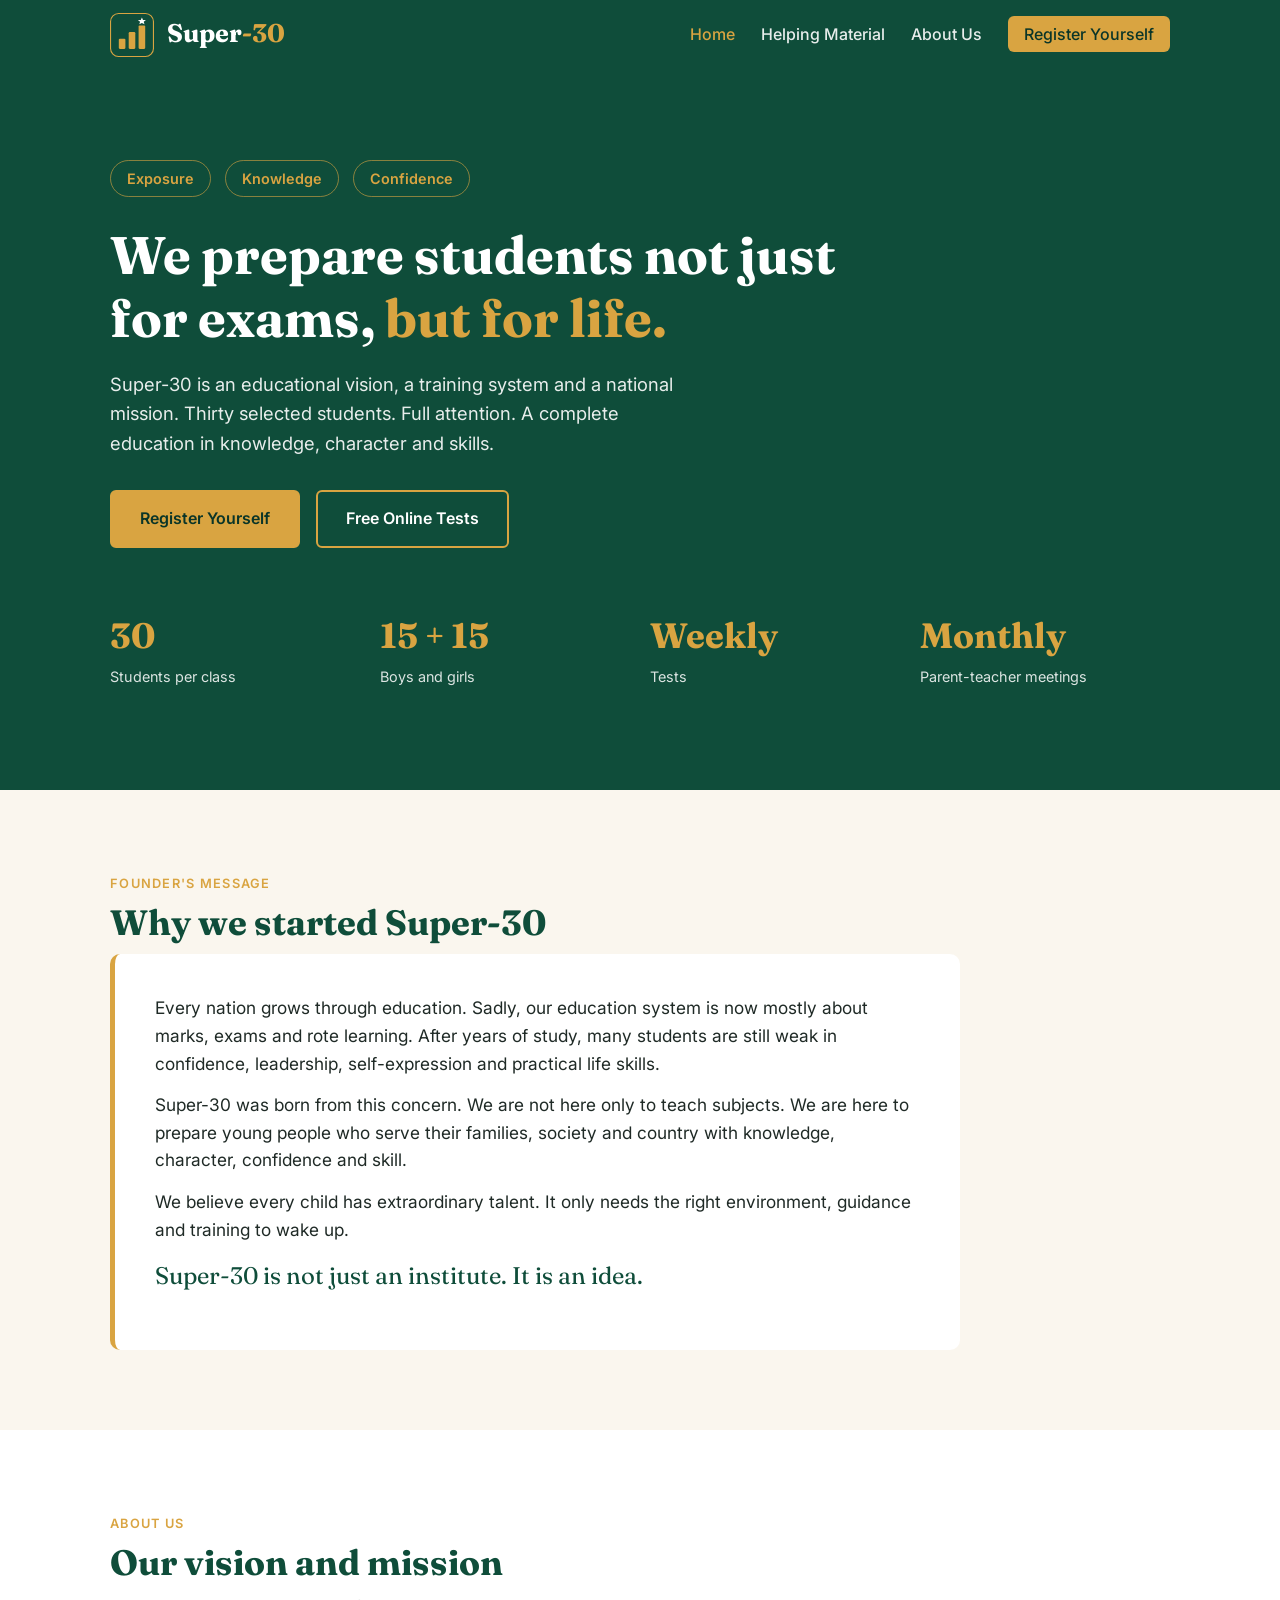
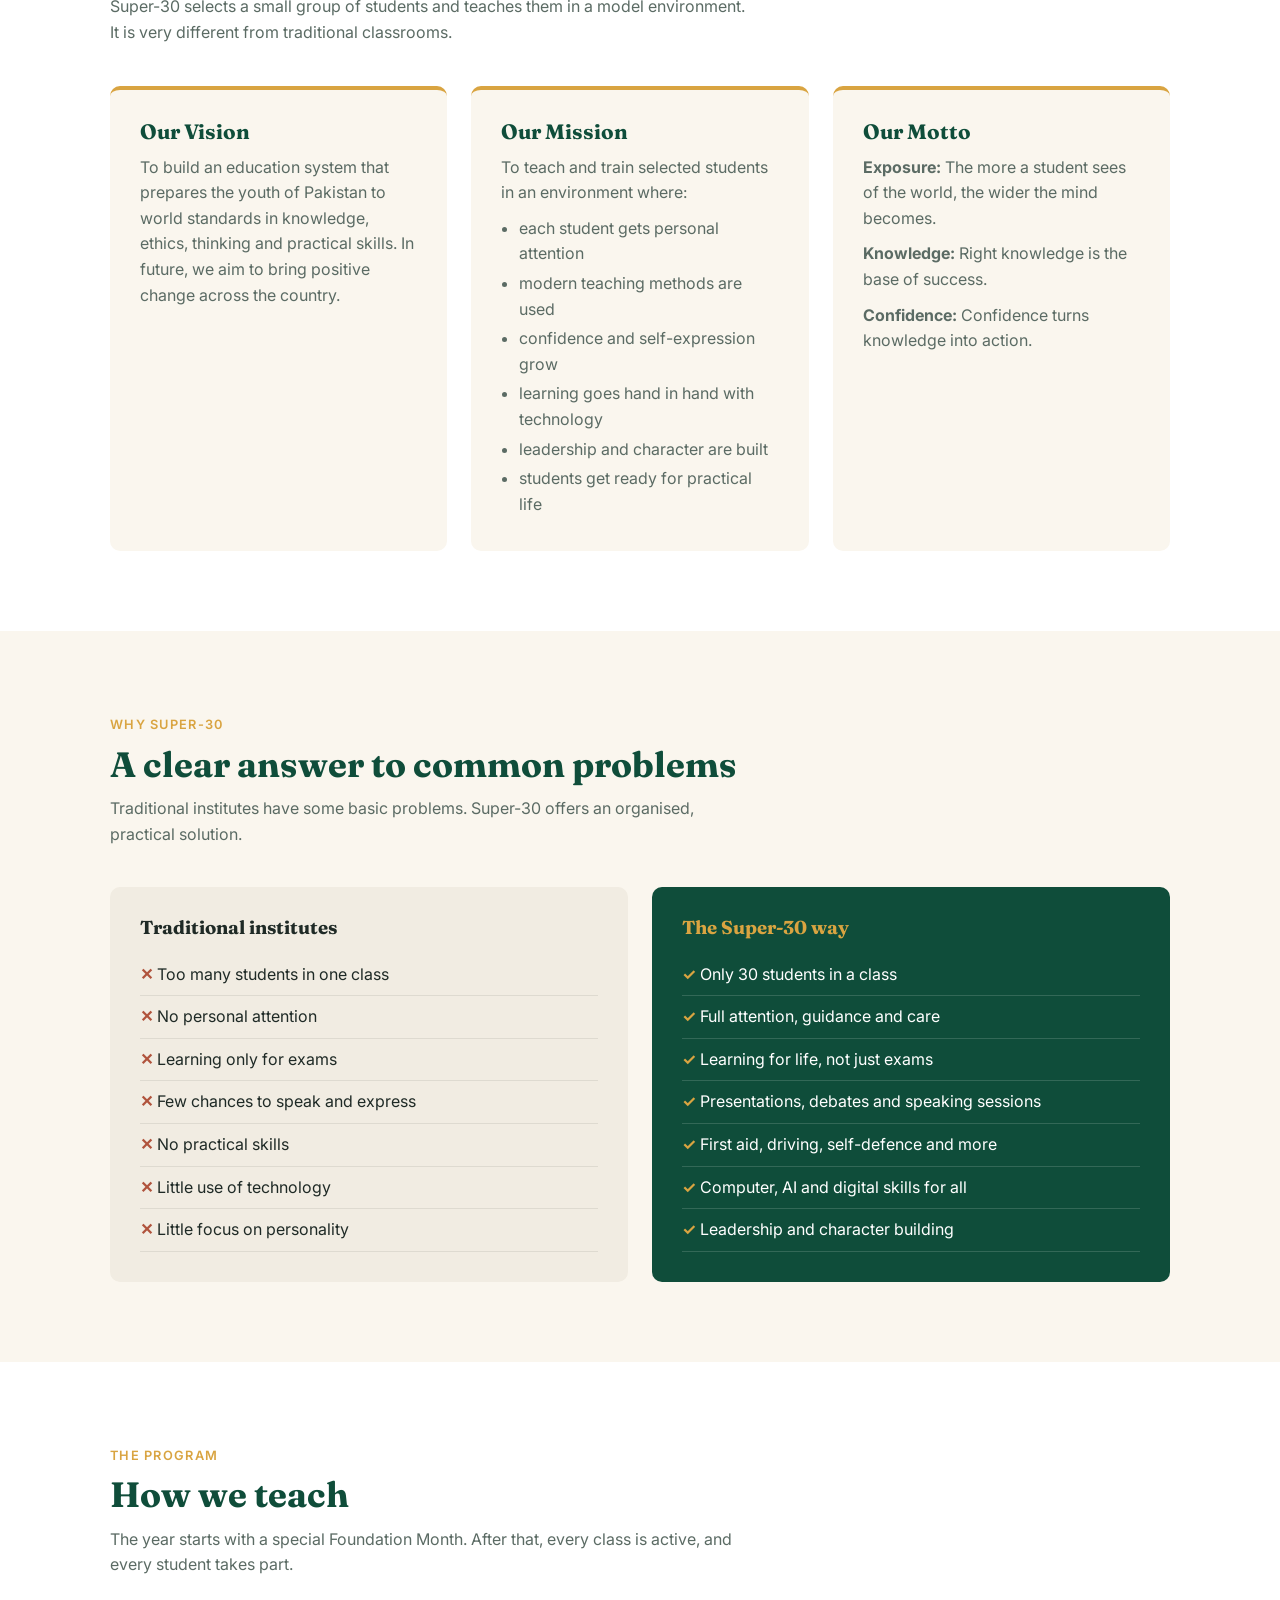
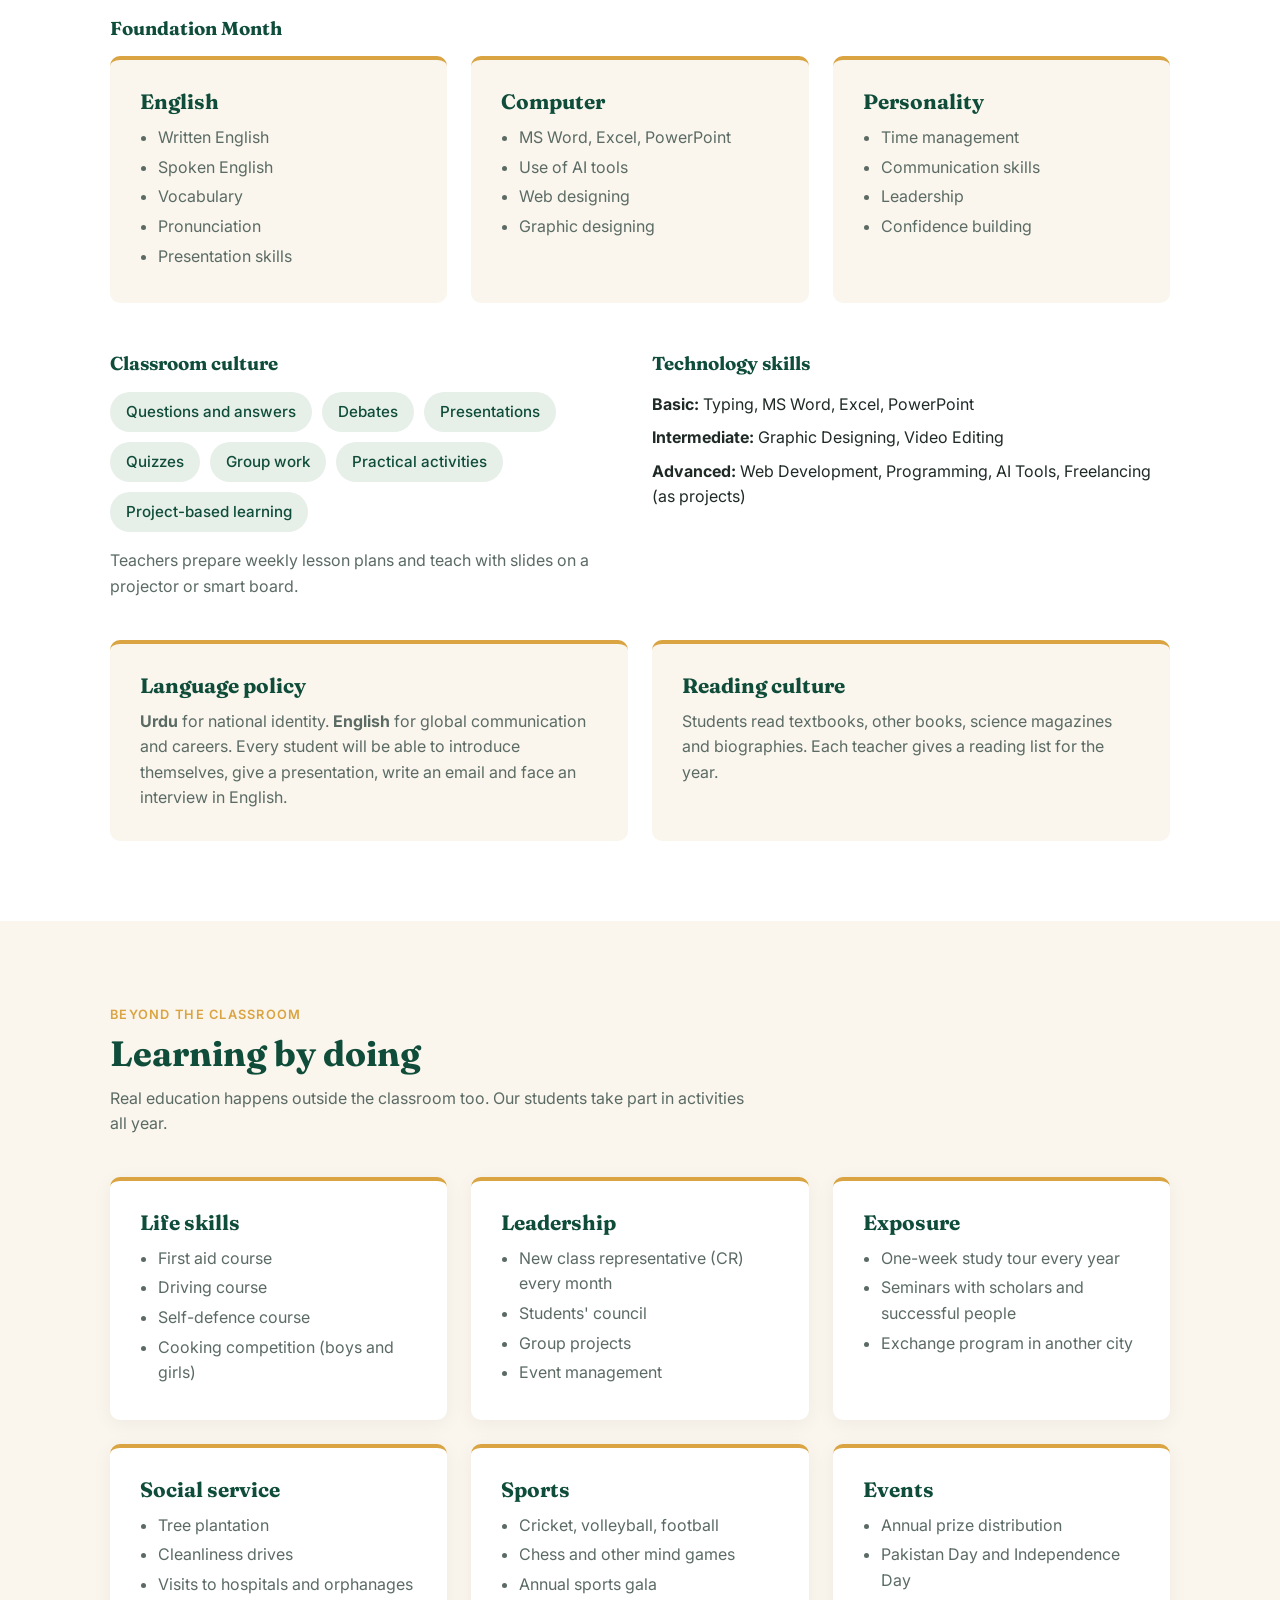
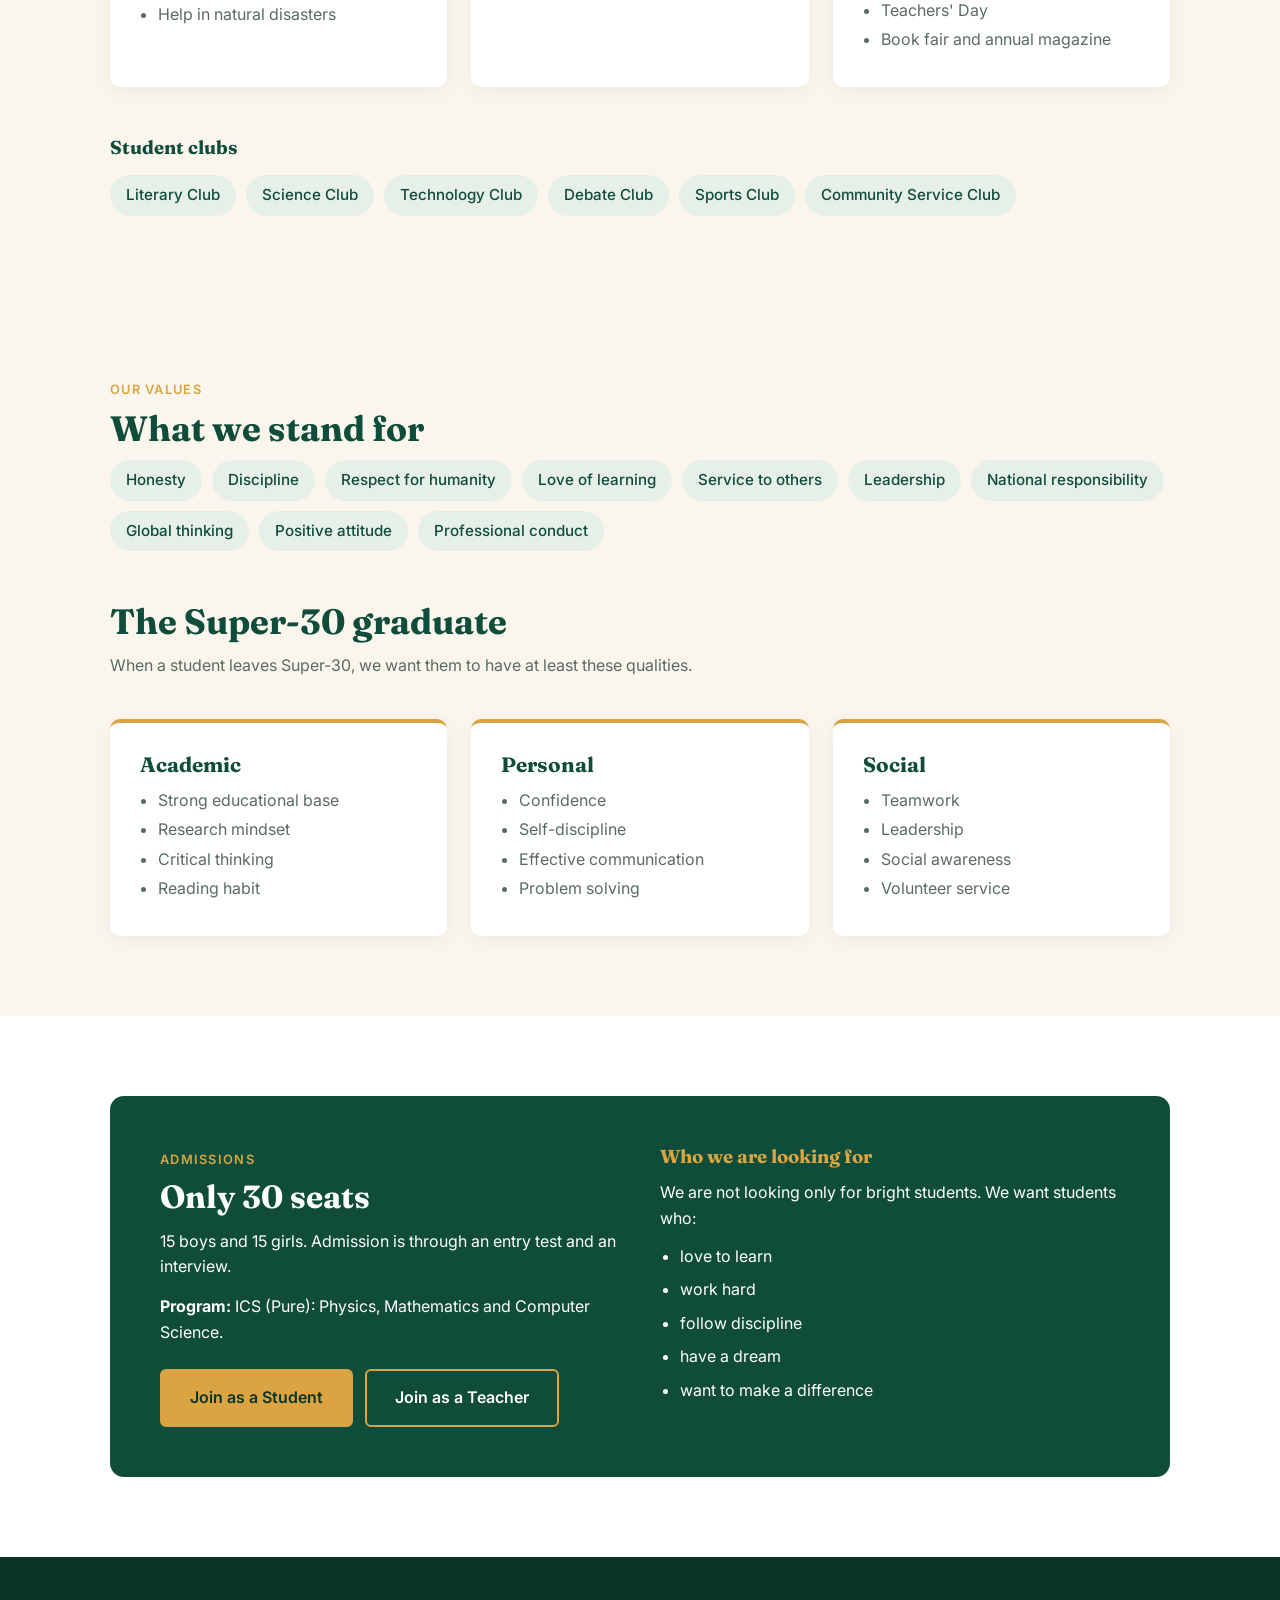
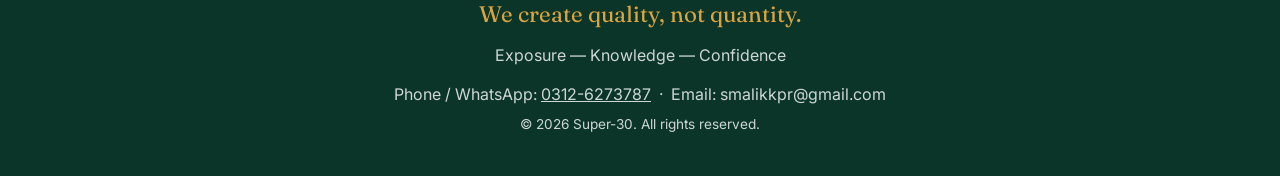
==== index.html @ ddd86f6f "First update from VS Code" ====
<!DOCTYPE html>
<!-- Updated from VS Code -->
<html lang="en">
<head>
  <meta charset="UTF-8">
  <meta name="viewport" content="width=device-width, initial-scale=1.0">
  <title>Super-30 Academy</title>
  <link rel="icon" type="image/svg+xml" href="logo.svg">  <!-- the small logo on the browser tab -->

  <!-- Fonts from Google -->
  <link rel="preconnect" href="https://fonts.googleapis.com">
  <link href="https://fonts.googleapis.com/css2?family=Fraunces:wght@600;700&family=Inter:wght@400;500;600&display=swap" rel="stylesheet">

  <!-- One style file for the whole website -->
  <link rel="stylesheet" href="site.css">
</head>

<body>

  <!-- ===================== HEADER (the same on every page) ===================== -->
  <header>
    <div class="container nav">
      <a href="index.html" class="logo">
        <img src="logo.svg" alt="Super-30 logo">
        Super<span>-30</span>
      </a>
      <button class="menu-btn" id="menuBtn" aria-label="Open menu">☰</button>
      <ul class="menu" id="menu">
        <li><a href="index.html" class="active">Home</a></li>
        <li><a href="tests.html">Helping Material</a></li>
        <li><a href="about.html">About Us</a></li>
        <li><a href="register.html" class="menu-cta">Register Yourself</a></li>
      </ul>
    </div>
  </header>

  <!-- ===================== HERO ===================== -->
  <section class="hero" id="home">
    <div class="container">
      <div class="motto">
        <span>Exposure</span><span>Knowledge</span><span>Confidence</span>
      </div>
      <h1>We prepare students not just for exams, <span>but for life.</span></h1>
      <p>Super-30 is an educational vision, a training system and a national mission. Thirty selected students. Full attention. A complete education in knowledge, character and skills.</p>
      <a href="register.html" class="btn btn-gold">Register Yourself</a>
      <a href="tests.html" class="btn btn-outline">Free Online Tests</a>

      <div class="stats">
        <div class="stat"><strong>30</strong><span>Students per class</span></div>
        <div class="stat"><strong>15 + 15</strong><span>Boys and girls</span></div>
        <div class="stat"><strong>Weekly</strong><span>Tests</span></div>
        <div class="stat"><strong>Monthly</strong><span>Parent-teacher meetings</span></div>
      </div>
    </div>
  </section>

  <!-- ===================== FOUNDER'S MESSAGE ===================== -->
  <section id="message">
    <div class="container">
      <span class="tag">Founder's Message</span>
      <h2 class="section-title">Why we started Super-30</h2>
      <div class="quote-box">
        <p>Every nation grows through education. Sadly, our education system is now mostly about marks, exams and rote learning. After years of study, many students are still weak in confidence, leadership, self-expression and practical life skills.</p>
        <p>Super-30 was born from this concern. We are not here only to teach subjects. We are here to prepare young people who serve their families, society and country with knowledge, character, confidence and skill.</p>
        <p>We believe every child has extraordinary talent. It only needs the right environment, guidance and training to wake up.</p>
        <p class="big">Super-30 is not just an institute. It is an idea.</p>
      </div>
    </div>
  </section>

  <!-- ===================== ABOUT: VISION, MISSION, MOTTO ===================== -->
  <section id="about" class="white-bg">
    <div class="container">
      <span class="tag">About Us</span>
      <h2 class="section-title">Our vision and mission</h2>
      <p class="section-intro">Super-30 selects a small group of students and teaches them in a model environment. It is very different from traditional classrooms.</p>

      <div class="grid">
        <div class="card">
          <h3>Our Vision</h3>
          <p>To build an education system that prepares the youth of Pakistan to world standards in knowledge, ethics, thinking and practical skills. In future, we aim to bring positive change across the country.</p>
        </div>
        <div class="card">
          <h3>Our Mission</h3>
          <p>To teach and train selected students in an environment where:</p>
          <ul>
            <li>each student gets personal attention</li>
            <li>modern teaching methods are used</li>
            <li>confidence and self-expression grow</li>
            <li>learning goes hand in hand with technology</li>
            <li>leadership and character are built</li>
            <li>students get ready for practical life</li>
          </ul>
        </div>
        <div class="card">
          <h3>Our Motto</h3>
          <p><strong>Exposure:</strong> The more a student sees of the world, the wider the mind becomes.</p>
          <p style="margin-top:10px;"><strong>Knowledge:</strong> Right knowledge is the base of success.</p>
          <p style="margin-top:10px;"><strong>Confidence:</strong> Confidence turns knowledge into action.</p>
        </div>
      </div>
    </div>
  </section>

  <!-- ===================== WHY SUPER-30 ===================== -->
  <section id="why">
    <div class="container">
      <span class="tag">Why Super-30</span>
      <h2 class="section-title">A clear answer to common problems</h2>
      <p class="section-intro">Traditional institutes have some basic problems. Super-30 offers an organised, practical solution.</p>

      <div class="compare">
        <div class="col old">
          <h3>Traditional institutes</h3>
          <ul>
            <li>Too many students in one class</li>
            <li>No personal attention</li>
            <li>Learning only for exams</li>
            <li>Few chances to speak and express</li>
            <li>No practical skills</li>
            <li>Little use of technology</li>
            <li>Little focus on personality</li>
          </ul>
        </div>
        <div class="col new">
          <h3>The Super-30 way</h3>
          <ul>
            <li>Only 30 students in a class</li>
            <li>Full attention, guidance and care</li>
            <li>Learning for life, not just exams</li>
            <li>Presentations, debates and speaking sessions</li>
            <li>First aid, driving, self-defence and more</li>
            <li>Computer, AI and digital skills for all</li>
            <li>Leadership and character building</li>
          </ul>
        </div>
      </div>
    </div>
  </section>

  <!-- ===================== THE PROGRAM ===================== -->
  <section id="program" class="white-bg">
    <div class="container">
      <span class="tag">The Program</span>
      <h2 class="section-title">How we teach</h2>
      <p class="section-intro">The year starts with a special Foundation Month. After that, every class is active, and every student takes part.</p>

      <h3 style="color:var(--green); margin-bottom:16px;">Foundation Month</h3>
      <div class="grid" style="margin-bottom:50px;">
        <div class="card">
          <h3>English</h3>
          <ul><li>Written English</li><li>Spoken English</li><li>Vocabulary</li><li>Pronunciation</li><li>Presentation skills</li></ul>
        </div>
        <div class="card">
          <h3>Computer</h3>
          <ul><li>MS Word, Excel, PowerPoint</li><li>Use of AI tools</li><li>Web designing</li><li>Graphic designing</li></ul>
        </div>
        <div class="card">
          <h3>Personality</h3>
          <ul><li>Time management</li><li>Communication skills</li><li>Leadership</li><li>Confidence building</li></ul>
        </div>
      </div>

      <div class="grid-2">
        <div>
          <h3 style="color:var(--green); margin-bottom:16px;">Classroom culture</h3>
          <div class="chips">
            <span>Questions and answers</span><span>Debates</span><span>Presentations</span>
            <span>Quizzes</span><span>Group work</span><span>Practical activities</span>
            <span>Project-based learning</span>
          </div>
          <p style="color:var(--muted); margin-top:16px;">Teachers prepare weekly lesson plans and teach with slides on a projector or smart board.</p>
        </div>
        <div>
          <h3 style="color:var(--green); margin-bottom:16px;">Technology skills</h3>
          <p style="margin-bottom:8px;"><strong>Basic:</strong> Typing, MS Word, Excel, PowerPoint</p>
          <p style="margin-bottom:8px;"><strong>Intermediate:</strong> Graphic Designing, Video Editing</p>
          <p style="margin-bottom:8px;"><strong>Advanced:</strong> Web Development, Programming, AI Tools, Freelancing (as projects)</p>
        </div>
      </div>

      <div class="grid-2" style="margin-top:40px;">
        <div class="card">
          <h3>Language policy</h3>
          <p><strong>Urdu</strong> for national identity. <strong>English</strong> for global communication and careers. Every student will be able to introduce themselves, give a presentation, write an email and face an interview in English.</p>
        </div>
        <div class="card">
          <h3>Reading culture</h3>
          <p>Students read textbooks, other books, science magazines and biographies. Each teacher gives a reading list for the year.</p>
        </div>
      </div>
    </div>
  </section>

  <!-- ===================== ACTIVITIES ===================== -->
  <section id="activities">
    <div class="container">
      <span class="tag">Beyond the Classroom</span>
      <h2 class="section-title">Learning by doing</h2>
      <p class="section-intro">Real education happens outside the classroom too. Our students take part in activities all year.</p>

      <div class="grid">
        <div class="card">
          <h3>Life skills</h3>
          <ul><li>First aid course</li><li>Driving course</li><li>Self-defence course</li><li>Cooking competition (boys and girls)</li></ul>
        </div>
        <div class="card">
          <h3>Leadership</h3>
          <ul><li>New class representative (CR) every month</li><li>Students' council</li><li>Group projects</li><li>Event management</li></ul>
        </div>
        <div class="card">
          <h3>Exposure</h3>
          <ul><li>One-week study tour every year</li><li>Seminars with scholars and successful people</li><li>Exchange program in another city</li></ul>
        </div>
        <div class="card">
          <h3>Social service</h3>
          <ul><li>Tree plantation</li><li>Cleanliness drives</li><li>Visits to hospitals and orphanages</li><li>Help in natural disasters</li></ul>
        </div>
        <div class="card">
          <h3>Sports</h3>
          <ul><li>Cricket, volleyball, football</li><li>Chess and other mind games</li><li>Annual sports gala</li></ul>
        </div>
        <div class="card">
          <h3>Events</h3>
          <ul><li>Annual prize distribution</li><li>Pakistan Day and Independence Day</li><li>Teachers' Day</li><li>Book fair and annual magazine</li></ul>
        </div>
      </div>

      <h3 style="color:var(--green); margin:50px 0 16px;">Student clubs</h3>
      <div class="chips">
        <span>Literary Club</span><span>Science Club</span><span>Technology Club</span>
        <span>Debate Club</span><span>Sports Club</span><span>Community Service Club</span>
      </div>
    </div>
  </section>

  <!-- ===================== VALUES AND GRADUATE ===================== -->
  <section id="values">
    <div class="container">
      <span class="tag">Our Values</span>
      <h2 class="section-title">What we stand for</h2>
      <div class="chips" style="margin-bottom:50px;">
        <span>Honesty</span><span>Discipline</span><span>Respect for humanity</span>
        <span>Love of learning</span><span>Service to others</span><span>Leadership</span>
        <span>National responsibility</span><span>Global thinking</span>
        <span>Positive attitude</span><span>Professional conduct</span>
      </div>

      <h2 class="section-title">The Super-30 graduate</h2>
      <p class="section-intro">When a student leaves Super-30, we want them to have at least these qualities.</p>
      <div class="grid">
        <div class="card"><h3>Academic</h3><ul><li>Strong educational base</li><li>Research mindset</li><li>Critical thinking</li><li>Reading habit</li></ul></div>
        <div class="card"><h3>Personal</h3><ul><li>Confidence</li><li>Self-discipline</li><li>Effective communication</li><li>Problem solving</li></ul></div>
        <div class="card"><h3>Social</h3><ul><li>Teamwork</li><li>Leadership</li><li>Social awareness</li><li>Volunteer service</li></ul></div>
      </div>
    </div>
  </section>

  <!-- ===================== ADMISSIONS ===================== -->
  <section id="admissions" class="white-bg">
    <div class="container">
      <div class="admission-box">
        <div>
          <span class="tag">Admissions</span>
          <h2>Only 30 seats</h2>
          <p>15 boys and 15 girls. Admission is through an entry test and an interview.</p>
          <p style="margin-top:14px;"><strong>Program:</strong> ICS (Pure): Physics, Mathematics and Computer Science.</p>
          <div style="margin-top:24px; display:flex; gap:12px; flex-wrap:wrap;">
            <a href="register.html#student" class="btn btn-gold">Join as a Student</a>
            <a href="register.html#teacher" class="btn btn-outline" style="margin-left:0;">Join as a Teacher</a>
          </div>
        </div>
        <div>
          <h3>Who we are looking for</h3>
          <p style="margin-bottom:12px;">We are not looking only for bright students. We want students who:</p>
          <ul>
            <li>love to learn</li>
            <li>work hard</li>
            <li>follow discipline</li>
            <li>have a dream</li>
            <li>want to make a difference</li>
          </ul>
        </div>
      </div>
    </div>
  </section>

  <!-- ===================== FOOTER (the same on every page) ===================== -->
  <footer>
    <div class="container">
      <p class="principle">We create quality, not quantity.</p>
      <p>Exposure — Knowledge — Confidence</p>
      <p class="contact-line">Phone / WhatsApp: <a href="https://wa.me/923126273787">0312-6273787</a> &nbsp;·&nbsp; Email: smalikkpr@gmail.com</p>
      <p style="font-size:.85rem;">© 2026 Super-30. All rights reserved.</p>
    </div>
  </footer>

  <!-- The menu script, shared by every page -->
  <script src="site.js"></script>

</body>
</html>
---- site.css ----
/* 1. Colours we use again and again */
    :root {
      --green: #0f4d3a;
      --green-dark: #0a3528;
      --green-soft: #e7efe9;
      --gold: #d9a441;
      --cream: #faf6ee;
      --text: #1f2a26;
      --muted: #5b6b64;
      --white: #ffffff;
    }

    /* 2. Basic settings for the whole page */
    * { box-sizing: border-box; margin: 0; padding: 0; }
    html { scroll-behavior: smooth; }
    body {
      font-family: "Inter", Arial, sans-serif;
      color: var(--text);
      background: var(--cream);
      line-height: 1.6;
    }
    h1, h2, h3 { font-family: "Fraunces", Georgia, serif; line-height: 1.2; }
    a { color: inherit; text-decoration: none; }

    .container { max-width: 1100px; margin: 0 auto; padding: 0 20px; }
    section { padding: 80px 0; scroll-margin-top: 70px; }
    .white-bg { background: var(--white); }
    .section-title { font-size: 2.2rem; color: var(--green); margin-bottom: 10px; }
    .section-intro { color: var(--muted); max-width: 640px; margin-bottom: 40px; }
    .tag {
      display: inline-block; font-size: .8rem; font-weight: 600;
      letter-spacing: .1em; text-transform: uppercase;
      color: var(--gold); margin-bottom: 8px;
    }

    /* 3. Header and menu */
    header { position: sticky; top: 0; z-index: 10; background: var(--green); color: var(--white); }
    .nav { display: flex; align-items: center; justify-content: space-between; height: 70px; }
    .logo { font-family: "Fraunces", serif; font-size: 1.6rem; font-weight: 700; }
    .logo span { color: var(--gold); }
    .logo img { width: 44px; vertical-align: middle; margin-right: 8px; }
    .menu { display: flex; gap: 26px; list-style: none; }
    .menu a { font-weight: 500; opacity: .9; }
    .menu a:hover, .menu a.active { color: var(--gold); opacity: 1; }
    .menu-btn { display: none; background: none; border: none; color: var(--white); font-size: 1.8rem; cursor: pointer; }

    /* 4. Hero (the big top part) */
    .hero { background: var(--green); color: var(--white); padding: 90px 0 100px; }
    .hero h1 { font-size: 3.3rem; max-width: 760px; margin-bottom: 20px; }
    .hero h1 span { color: var(--gold); }
    .hero p { font-size: 1.15rem; max-width: 580px; opacity: .9; margin-bottom: 32px; }
    .motto { display: flex; gap: 14px; flex-wrap: wrap; margin-bottom: 26px; }
    .motto span {
      border: 1px solid rgba(217,164,65,.6); color: var(--gold);
      padding: 6px 16px; border-radius: 30px; font-weight: 600; font-size: .9rem;
    }

    /* Buttons */
    .btn {
      display: inline-block; padding: 14px 28px; border-radius: 6px;
      font-weight: 600; border: 2px solid var(--gold); cursor: pointer;
      font-size: 1rem; font-family: inherit;
    }
    .btn-gold { background: var(--gold); color: var(--green-dark); }
    .btn-gold:hover { background: #e6b75a; }
    .btn-outline { color: var(--white); margin-left: 12px; }
    .btn-outline:hover { background: rgba(255,255,255,.1); }

    .stats { display: grid; grid-template-columns: repeat(4, 1fr); gap: 20px; margin-top: 60px; }
    .stat strong { display: block; font-family: "Fraunces", serif; font-size: 2.2rem; color: var(--gold); }
    .stat span { font-size: .9rem; opacity: .85; }

    /* 5. Founder's message */
    .quote-box {
      background: var(--white); border-left: 5px solid var(--gold);
      padding: 40px; border-radius: 10px; max-width: 850px;
    }
    .quote-box p { margin-bottom: 14px; font-size: 1.08rem; }
    .quote-box .big { font-family: "Fraunces", serif; font-size: 1.5rem; color: var(--green); }

    /* 6. Cards */
    .grid { display: grid; grid-template-columns: repeat(3, 1fr); gap: 24px; }
    .grid-2 { display: grid; grid-template-columns: repeat(2, 1fr); gap: 24px; }
    .card {
      background: var(--white); padding: 30px; border-radius: 10px;
      border-top: 4px solid var(--gold); box-shadow: 0 4px 20px rgba(0,0,0,.05);
    }
    .white-bg .card { background: var(--cream); box-shadow: none; }
    .card h3 { color: var(--green); font-size: 1.3rem; margin-bottom: 10px; }
    .card p { color: var(--muted); }
    .card ul { margin-top: 10px; padding-left: 18px; color: var(--muted); }
    .card li { margin-bottom: 4px; }

    /* 7. Problem vs solution */
    .compare { display: grid; grid-template-columns: 1fr 1fr; gap: 24px; }
    .compare .col { padding: 30px; border-radius: 10px; }
    .compare .old { background: #f1ece2; }
    .compare .new { background: var(--green); color: var(--white); }
    .compare h3 { margin-bottom: 14px; }
    .compare .new h3 { color: var(--gold); }
    .compare li { list-style: none; padding: 8px 0; border-bottom: 1px solid rgba(0,0,0,.08); }
    .compare .new li { border-color: rgba(255,255,255,.15); }
    .compare .old li::before { content: "✕  "; color: #b0533c; font-weight: 700; }
    .compare .new li::before { content: "✓  "; color: var(--gold); font-weight: 700; }

    /* 8. Small chips (for lists of skills or activities) */
    .chips { display: flex; flex-wrap: wrap; gap: 10px; }
    .chips span {
      background: var(--green-soft); color: var(--green);
      padding: 8px 16px; border-radius: 30px; font-weight: 500; font-size: .95rem;
    }

    /* 9. Admissions */
    .admission-box {
      background: var(--green); color: var(--white); border-radius: 14px; padding: 50px;
      display: grid; grid-template-columns: 1fr 1fr; gap: 40px;
    }
    .admission-box h2 { font-size: 2rem; margin-bottom: 12px; }
    .admission-box h3 { color: var(--gold); margin-bottom: 12px; }
    .admission-box ol, .admission-box ul { padding-left: 20px; }
    .admission-box li { margin-bottom: 8px; }

    /* 10. Forms */
    form { background: var(--white); padding: 34px; border-radius: 10px; }
    label { display: block; font-weight: 500; margin-bottom: 6px; }
    input, select, textarea {
      width: 100%; padding: 12px; margin-bottom: 16px;
      border: 1px solid #d5ddd9; border-radius: 6px; font-family: inherit; font-size: 1rem;
    }
    input:focus, select:focus, textarea:focus { outline: 2px solid var(--gold); border-color: transparent; }
    .form-msg { margin-top: 12px; font-weight: 600; color: var(--green); }

    /* 11. Contact */
    .contact-layout { display: grid; grid-template-columns: 1fr 1.3fr; gap: 30px; align-items: start; }
    .contact-info div { background: var(--white); padding: 22px; border-radius: 10px; margin-bottom: 16px; }
    .contact-info strong { color: var(--green); display: block; margin-bottom: 4px; }

    /* 12. Footer */
    footer { background: var(--green-dark); color: rgba(255,255,255,.8); padding: 40px 0; text-align: center; }
    footer .principle { font-family: "Fraunces", serif; font-size: 1.4rem; color: var(--gold); margin-bottom: 10px; }

    /* 12b. Registration form */
    .register-form { max-width: 820px; }
    .form-grid { display: grid; grid-template-columns: 1fr 1fr; gap: 0 20px; }
    .form-grid .full { grid-column: 1 / -1; }
    fieldset { border: none; margin-bottom: 18px; }
    legend { font-weight: 500; margin-bottom: 8px; }
    .radios { display: flex; flex-wrap: wrap; gap: 10px; }
    .radio {
      display: flex; align-items: center; gap: 8px; font-weight: 400; margin: 0;
      padding: 10px 16px; border: 1px solid #d5ddd9; border-radius: 30px; cursor: pointer;
    }
    .radio:has(input:checked) { border-color: var(--green); background: var(--green-soft); font-weight: 600; }
    .radio input { width: auto; margin: 0; accent-color: var(--green); }
    .check { display: flex; gap: 10px; align-items: flex-start; margin-bottom: 18px; }
    .check input { width: auto; margin: 5px 0 0; accent-color: var(--green); }
    .check label { font-weight: 400; }

    /* 12c. WhatsApp button */
    .whatsapp-btn {
      position: fixed; right: 20px; bottom: 20px; z-index: 20;
      display: flex; align-items: center; gap: 8px;
      background: #25d366; color: #fff; font-weight: 600;
      padding: 12px 18px 12px 14px; border-radius: 40px;
      box-shadow: 0 6px 20px rgba(0,0,0,.2);
    }
    .whatsapp-btn:hover { background: #1ebe5b; }

    /* 13. Mobile phones (screens smaller than 860px) */
    @media (max-width: 860px) {
      .menu-btn { display: block; }
      .menu {
        display: none; position: absolute; top: 70px; left: 0; right: 0;
        flex-direction: column; gap: 0; background: var(--green-dark);
      }
      .menu.open { display: flex; }
      .menu a { display: block; padding: 14px 20px; }
      .hero h1 { font-size: 2.2rem; }
      .btn-outline { margin: 12px 0 0; }
      .stats { grid-template-columns: 1fr 1fr; }
      .grid, .grid-2, .compare, .admission-box, .contact-layout, .form-grid { grid-template-columns: 1fr; }
      .whatsapp-btn span { display: none; }
      .whatsapp-btn { padding: 14px; }
      .admission-box, .quote-box, form { padding: 26px; }
    }

    /* ===== Added for the multi-page website ===== */
    .hidden { display: none !important; }

    /* "Register Yourself" button in the menu */
    .menu a.menu-cta { background: var(--gold); color: var(--green-dark); padding: 8px 16px; border-radius: 6px; opacity: 1; }
    .menu a.menu-cta:hover, .menu a.menu-cta.active { background: #e6b75a; color: var(--green-dark); }

    /* Small green banner at the top of inner pages */
    .page-hero { background: var(--green); color: var(--white); padding: 60px 0; }
    .page-hero h1 { font-size: 2.6rem; color: var(--white); margin-bottom: 10px; }
    .page-hero p { opacity: .9; max-width: 640px; }

    /* Footer contact line */
    footer .contact-line { margin: 14px 0 6px; }
    footer .contact-line a { text-decoration: underline; }

    /* Register page: the two choices */
    .choices { display: grid; grid-template-columns: 1fr 1fr; gap: 20px; margin-bottom: 40px; }
    .choice {
      text-align: left; background: var(--white); border: 3px solid transparent; border-radius: 12px;
      padding: 28px; cursor: pointer; font-family: inherit; color: var(--text);
      box-shadow: 0 4px 20px rgba(0,0,0,.05);
    }
    .choice:hover { border-color: var(--gold); }
    .choice.selected { border-color: var(--green); }
    .choice h2 { font-size: 1.4rem; color: var(--green); margin-bottom: 8px; }
    .choice .who { display: inline-block; font-size: .85rem; font-weight: 600; padding: 4px 12px; border-radius: 20px; background: var(--green-soft); color: var(--green); }

    /* Rules box in Urdu */
    .panel { background: var(--white); border-radius: 12px; padding: 34px; box-shadow: 0 4px 20px rgba(0,0,0,.05); }
    .panel > h2 { color: var(--green); margin-bottom: 18px; }
    .urdu {
      font-family: "Noto Nastaliq Urdu", serif; direction: rtl; text-align: right;
      font-size: 1.12rem; line-height: 2.4;
    }
    .rules { background: var(--cream); border-radius: 10px; padding: 22px 28px; margin-bottom: 22px; }
    .rules ol { padding-right: 26px; margin: 10px 0; }
    .rules li { margin-bottom: 6px; }
    .agree { display: flex; gap: 12px; align-items: center; margin-bottom: 18px; }
    .agree input { width: 22px; height: 22px; accent-color: var(--green); flex-shrink: 0; margin: 0; }
    .btn:disabled { opacity: .45; cursor: not-allowed; }
    .reg-form { margin-top: 30px; border-top: 2px solid var(--green-soft); padding-top: 26px; }
    .note { color: var(--muted); font-size: .95rem; margin-bottom: 16px; }

    @media (max-width: 860px) {
      .choices { grid-template-columns: 1fr; }
      .menu a.menu-cta { margin: 8px 20px; text-align: center; }
      .page-hero h1 { font-size: 2rem; }
      .panel { padding: 22px; }
    }

    /* About page numbers */
    .about-stats { grid-template-columns: repeat(3, 1fr); margin-top: 0; }
    .about-stats .stat strong { color: var(--green); }
    .about-stats .stat span { color: var(--muted); opacity: 1; }

    /* Urdu words inside an English sentence */
    .urdu-inline { font-family: "Noto Nastaliq Urdu", serif; font-weight: 600; color: var(--green); font-size: 1.05em; line-height: 2; }

    /* Bold headings inside the Urdu conditions */
    .rules strong { color: var(--green); }
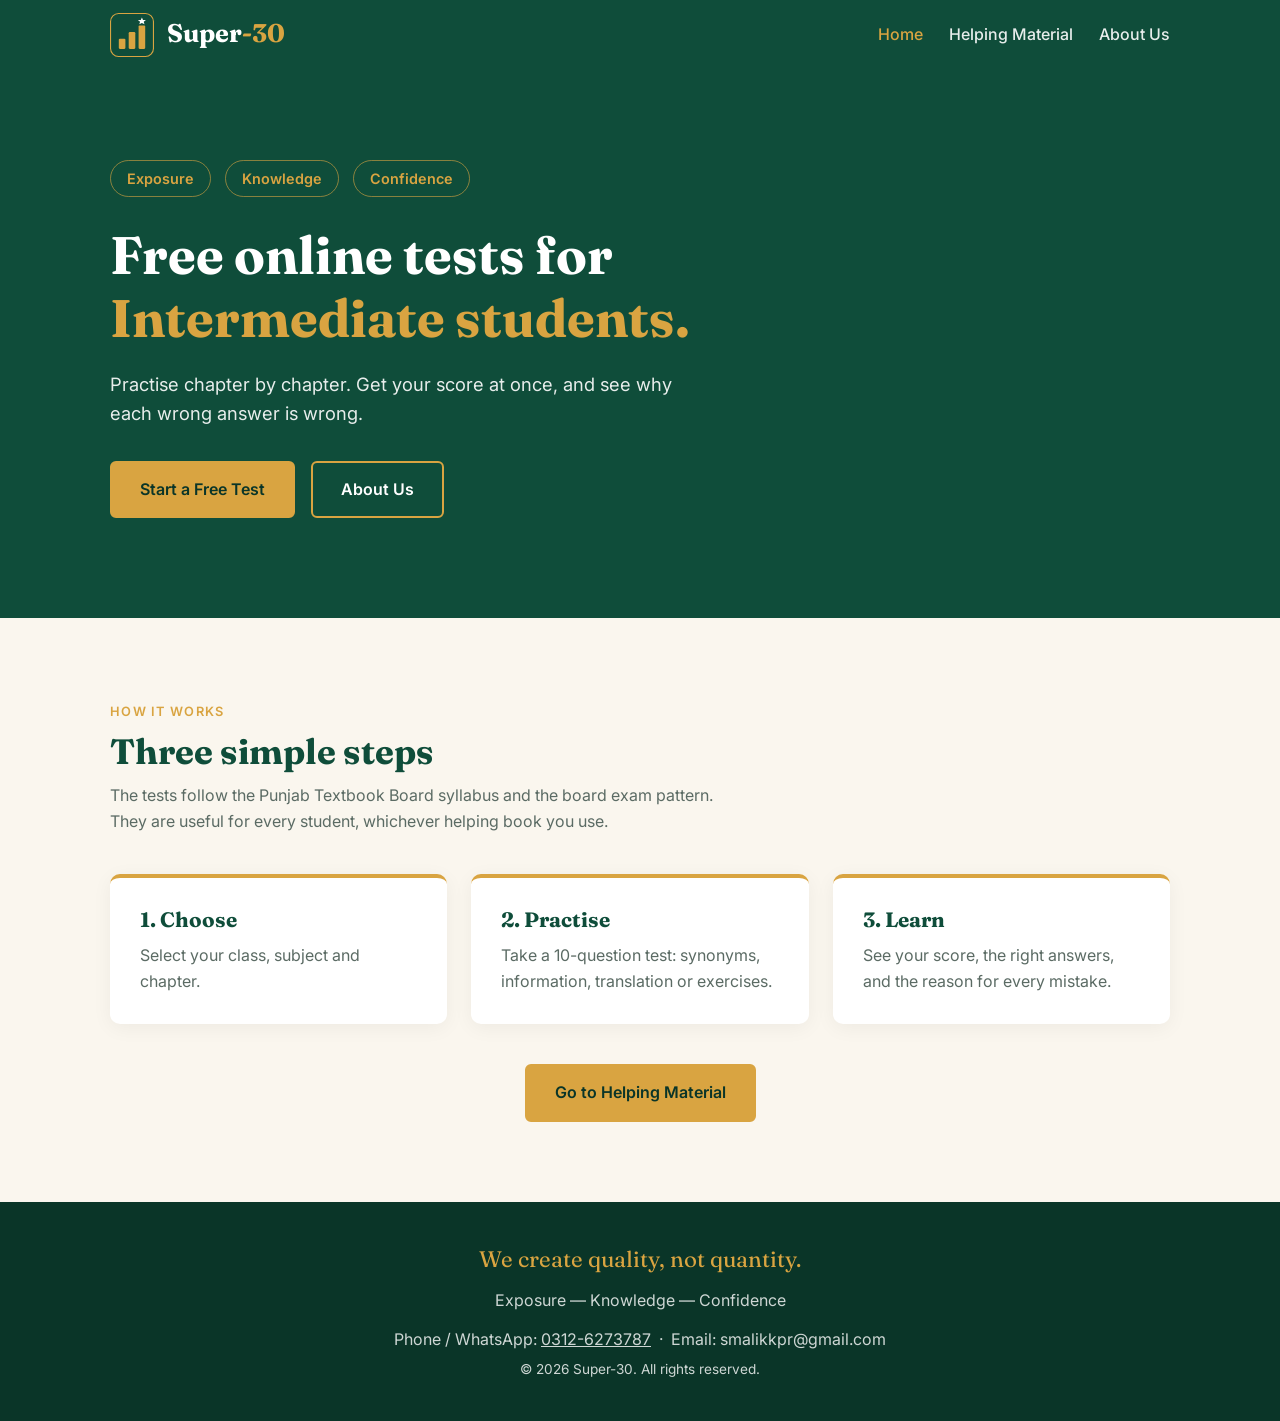
==== commit 92c9d68c: "Hide academy content until January" ====
--- a/index.html
+++ b/index.html
@@ -1,5 +1,4 @@
 <!DOCTYPE html>
-<!-- Updated from VS Code -->
 <html lang="en">
 <head>
   <meta charset="UTF-8">
@@ -29,7 +28,6 @@
         <li><a href="index.html" class="active">Home</a></li>
         <li><a href="tests.html">Helping Material</a></li>
         <li><a href="about.html">About Us</a></li>
-        <li><a href="register.html" class="menu-cta">Register Yourself</a></li>
       </ul>
     </div>
   </header>
@@ -40,247 +38,37 @@
       <div class="motto">
         <span>Exposure</span><span>Knowledge</span><span>Confidence</span>
       </div>
-      <h1>We prepare students not just for exams, <span>but for life.</span></h1>
-      <p>Super-30 is an educational vision, a training system and a national mission. Thirty selected students. Full attention. A complete education in knowledge, character and skills.</p>
-      <a href="register.html" class="btn btn-gold">Register Yourself</a>
-      <a href="tests.html" class="btn btn-outline">Free Online Tests</a>
-
-      <div class="stats">
-        <div class="stat"><strong>30</strong><span>Students per class</span></div>
-        <div class="stat"><strong>15 + 15</strong><span>Boys and girls</span></div>
-        <div class="stat"><strong>Weekly</strong><span>Tests</span></div>
-        <div class="stat"><strong>Monthly</strong><span>Parent-teacher meetings</span></div>
-      </div>
+      <h1>Free online tests for <span>Intermediate students.</span></h1>
+      <p>Practise chapter by chapter. Get your score at once, and see why each wrong answer is wrong.</p>
+      <a href="tests.html" class="btn btn-gold">Start a Free Test</a>
+      <a href="about.html" class="btn btn-outline">About Us</a>
     </div>
   </section>
 
-  <!-- ===================== FOUNDER'S MESSAGE ===================== -->
-  <section id="message">
+  <!-- ===================== HOW IT WORKS ===================== -->
+  <section>
     <div class="container">
-      <span class="tag">Founder's Message</span>
-      <h2 class="section-title">Why we started Super-30</h2>
-      <div class="quote-box">
-        <p>Every nation grows through education. Sadly, our education system is now mostly about marks, exams and rote learning. After years of study, many students are still weak in confidence, leadership, self-expression and practical life skills.</p>
-        <p>Super-30 was born from this concern. We are not here only to teach subjects. We are here to prepare young people who serve their families, society and country with knowledge, character, confidence and skill.</p>
-        <p>We believe every child has extraordinary talent. It only needs the right environment, guidance and training to wake up.</p>
-        <p class="big">Super-30 is not just an institute. It is an idea.</p>
-      </div>
-    </div>
-  </section>
-
-  <!-- ===================== ABOUT: VISION, MISSION, MOTTO ===================== -->
-  <section id="about" class="white-bg">
-    <div class="container">
-      <span class="tag">About Us</span>
-      <h2 class="section-title">Our vision and mission</h2>
-      <p class="section-intro">Super-30 selects a small group of students and teaches them in a model environment. It is very different from traditional classrooms.</p>
+      <span class="tag">How It Works</span>
+      <h2 class="section-title">Three simple steps</h2>
+      <p class="section-intro">The tests follow the Punjab Textbook Board syllabus and the board exam pattern. They are useful for every student, whichever helping book you use.</p>
 
       <div class="grid">
         <div class="card">
-          <h3>Our Vision</h3>
-          <p>To build an education system that prepares the youth of Pakistan to world standards in knowledge, ethics, thinking and practical skills. In future, we aim to bring positive change across the country.</p>
+          <h3>1. Choose</h3>
+          <p>Select your class, subject and chapter.</p>
         </div>
         <div class="card">
-          <h3>Our Mission</h3>
-          <p>To teach and train selected students in an environment where:</p>
-          <ul>
-            <li>each student gets personal attention</li>
-            <li>modern teaching methods are used</li>
-            <li>confidence and self-expression grow</li>
-            <li>learning goes hand in hand with technology</li>
-            <li>leadership and character are built</li>
-            <li>students get ready for practical life</li>
-          </ul>
+          <h3>2. Practise</h3>
+          <p>Take a 10-question test: synonyms, information, translation or exercises.</p>
         </div>
         <div class="card">
-          <h3>Our Motto</h3>
-          <p><strong>Exposure:</strong> The more a student sees of the world, the wider the mind becomes.</p>
-          <p style="margin-top:10px;"><strong>Knowledge:</strong> Right knowledge is the base of success.</p>
-          <p style="margin-top:10px;"><strong>Confidence:</strong> Confidence turns knowledge into action.</p>
-        </div>
-      </div>
-    </div>
-  </section>
-
-  <!-- ===================== WHY SUPER-30 ===================== -->
-  <section id="why">
-    <div class="container">
-      <span class="tag">Why Super-30</span>
-      <h2 class="section-title">A clear answer to common problems</h2>
-      <p class="section-intro">Traditional institutes have some basic problems. Super-30 offers an organised, practical solution.</p>
-
-      <div class="compare">
-        <div class="col old">
-          <h3>Traditional institutes</h3>
-          <ul>
-            <li>Too many students in one class</li>
-            <li>No personal attention</li>
-            <li>Learning only for exams</li>
-            <li>Few chances to speak and express</li>
-            <li>No practical skills</li>
-            <li>Little use of technology</li>
-            <li>Little focus on personality</li>
-          </ul>
-        </div>
-        <div class="col new">
-          <h3>The Super-30 way</h3>
-          <ul>
-            <li>Only 30 students in a class</li>
-            <li>Full attention, guidance and care</li>
-            <li>Learning for life, not just exams</li>
-            <li>Presentations, debates and speaking sessions</li>
-            <li>First aid, driving, self-defence and more</li>
-            <li>Computer, AI and digital skills for all</li>
-            <li>Leadership and character building</li>
-          </ul>
-        </div>
-      </div>
-    </div>
-  </section>
-
-  <!-- ===================== THE PROGRAM ===================== -->
-  <section id="program" class="white-bg">
-    <div class="container">
-      <span class="tag">The Program</span>
-      <h2 class="section-title">How we teach</h2>
-      <p class="section-intro">The year starts with a special Foundation Month. After that, every class is active, and every student takes part.</p>
-
-      <h3 style="color:var(--green); margin-bottom:16px;">Foundation Month</h3>
-      <div class="grid" style="margin-bottom:50px;">
-        <div class="card">
-          <h3>English</h3>
-          <ul><li>Written English</li><li>Spoken English</li><li>Vocabulary</li><li>Pronunciation</li><li>Presentation skills</li></ul>
-        </div>
-        <div class="card">
-          <h3>Computer</h3>
-          <ul><li>MS Word, Excel, PowerPoint</li><li>Use of AI tools</li><li>Web designing</li><li>Graphic designing</li></ul>
-        </div>
-        <div class="card">
-          <h3>Personality</h3>
-          <ul><li>Time management</li><li>Communication skills</li><li>Leadership</li><li>Confidence building</li></ul>
+          <h3>3. Learn</h3>
+          <p>See your score, the right answers, and the reason for every mistake.</p>
         </div>
       </div>
 
-      <div class="grid-2">
-        <div>
-          <h3 style="color:var(--green); margin-bottom:16px;">Classroom culture</h3>
-          <div class="chips">
-            <span>Questions and answers</span><span>Debates</span><span>Presentations</span>
-            <span>Quizzes</span><span>Group work</span><span>Practical activities</span>
-            <span>Project-based learning</span>
-          </div>
-          <p style="color:var(--muted); margin-top:16px;">Teachers prepare weekly lesson plans and teach with slides on a projector or smart board.</p>
-        </div>
-        <div>
-          <h3 style="color:var(--green); margin-bottom:16px;">Technology skills</h3>
-          <p style="margin-bottom:8px;"><strong>Basic:</strong> Typing, MS Word, Excel, PowerPoint</p>
-          <p style="margin-bottom:8px;"><strong>Intermediate:</strong> Graphic Designing, Video Editing</p>
-          <p style="margin-bottom:8px;"><strong>Advanced:</strong> Web Development, Programming, AI Tools, Freelancing (as projects)</p>
-        </div>
-      </div>
-
-      <div class="grid-2" style="margin-top:40px;">
-        <div class="card">
-          <h3>Language policy</h3>
-          <p><strong>Urdu</strong> for national identity. <strong>English</strong> for global communication and careers. Every student will be able to introduce themselves, give a presentation, write an email and face an interview in English.</p>
-        </div>
-        <div class="card">
-          <h3>Reading culture</h3>
-          <p>Students read textbooks, other books, science magazines and biographies. Each teacher gives a reading list for the year.</p>
-        </div>
-      </div>
-    </div>
-  </section>
-
-  <!-- ===================== ACTIVITIES ===================== -->
-  <section id="activities">
-    <div class="container">
-      <span class="tag">Beyond the Classroom</span>
-      <h2 class="section-title">Learning by doing</h2>
-      <p class="section-intro">Real education happens outside the classroom too. Our students take part in activities all year.</p>
-
-      <div class="grid">
-        <div class="card">
-          <h3>Life skills</h3>
-          <ul><li>First aid course</li><li>Driving course</li><li>Self-defence course</li><li>Cooking competition (boys and girls)</li></ul>
-        </div>
-        <div class="card">
-          <h3>Leadership</h3>
-          <ul><li>New class representative (CR) every month</li><li>Students' council</li><li>Group projects</li><li>Event management</li></ul>
-        </div>
-        <div class="card">
-          <h3>Exposure</h3>
-          <ul><li>One-week study tour every year</li><li>Seminars with scholars and successful people</li><li>Exchange program in another city</li></ul>
-        </div>
-        <div class="card">
-          <h3>Social service</h3>
-          <ul><li>Tree plantation</li><li>Cleanliness drives</li><li>Visits to hospitals and orphanages</li><li>Help in natural disasters</li></ul>
-        </div>
-        <div class="card">
-          <h3>Sports</h3>
-          <ul><li>Cricket, volleyball, football</li><li>Chess and other mind games</li><li>Annual sports gala</li></ul>
-        </div>
-        <div class="card">
-          <h3>Events</h3>
-          <ul><li>Annual prize distribution</li><li>Pakistan Day and Independence Day</li><li>Teachers' Day</li><li>Book fair and annual magazine</li></ul>
-        </div>
-      </div>
-
-      <h3 style="color:var(--green); margin:50px 0 16px;">Student clubs</h3>
-      <div class="chips">
-        <span>Literary Club</span><span>Science Club</span><span>Technology Club</span>
-        <span>Debate Club</span><span>Sports Club</span><span>Community Service Club</span>
-      </div>
-    </div>
-  </section>
-
-  <!-- ===================== VALUES AND GRADUATE ===================== -->
-  <section id="values">
-    <div class="container">
-      <span class="tag">Our Values</span>
-      <h2 class="section-title">What we stand for</h2>
-      <div class="chips" style="margin-bottom:50px;">
-        <span>Honesty</span><span>Discipline</span><span>Respect for humanity</span>
-        <span>Love of learning</span><span>Service to others</span><span>Leadership</span>
-        <span>National responsibility</span><span>Global thinking</span>
-        <span>Positive attitude</span><span>Professional conduct</span>
-      </div>
-
-      <h2 class="section-title">The Super-30 graduate</h2>
-      <p class="section-intro">When a student leaves Super-30, we want them to have at least these qualities.</p>
-      <div class="grid">
-        <div class="card"><h3>Academic</h3><ul><li>Strong educational base</li><li>Research mindset</li><li>Critical thinking</li><li>Reading habit</li></ul></div>
-        <div class="card"><h3>Personal</h3><ul><li>Confidence</li><li>Self-discipline</li><li>Effective communication</li><li>Problem solving</li></ul></div>
-        <div class="card"><h3>Social</h3><ul><li>Teamwork</li><li>Leadership</li><li>Social awareness</li><li>Volunteer service</li></ul></div>
-      </div>
-    </div>
-  </section>
-
-  <!-- ===================== ADMISSIONS ===================== -->
-  <section id="admissions" class="white-bg">
-    <div class="container">
-      <div class="admission-box">
-        <div>
-          <span class="tag">Admissions</span>
-          <h2>Only 30 seats</h2>
-          <p>15 boys and 15 girls. Admission is through an entry test and an interview.</p>
-          <p style="margin-top:14px;"><strong>Program:</strong> ICS (Pure): Physics, Mathematics and Computer Science.</p>
-          <div style="margin-top:24px; display:flex; gap:12px; flex-wrap:wrap;">
-            <a href="register.html#student" class="btn btn-gold">Join as a Student</a>
-            <a href="register.html#teacher" class="btn btn-outline" style="margin-left:0;">Join as a Teacher</a>
-          </div>
-        </div>
-        <div>
-          <h3>Who we are looking for</h3>
-          <p style="margin-bottom:12px;">We are not looking only for bright students. We want students who:</p>
-          <ul>
-            <li>love to learn</li>
-            <li>work hard</li>
-            <li>follow discipline</li>
-            <li>have a dream</li>
-            <li>want to make a difference</li>
-          </ul>
-        </div>
+      <div style="text-align:center; margin-top:40px;">
+        <a href="tests.html" class="btn btn-gold">Go to Helping Material</a>
       </div>
     </div>
   </section>
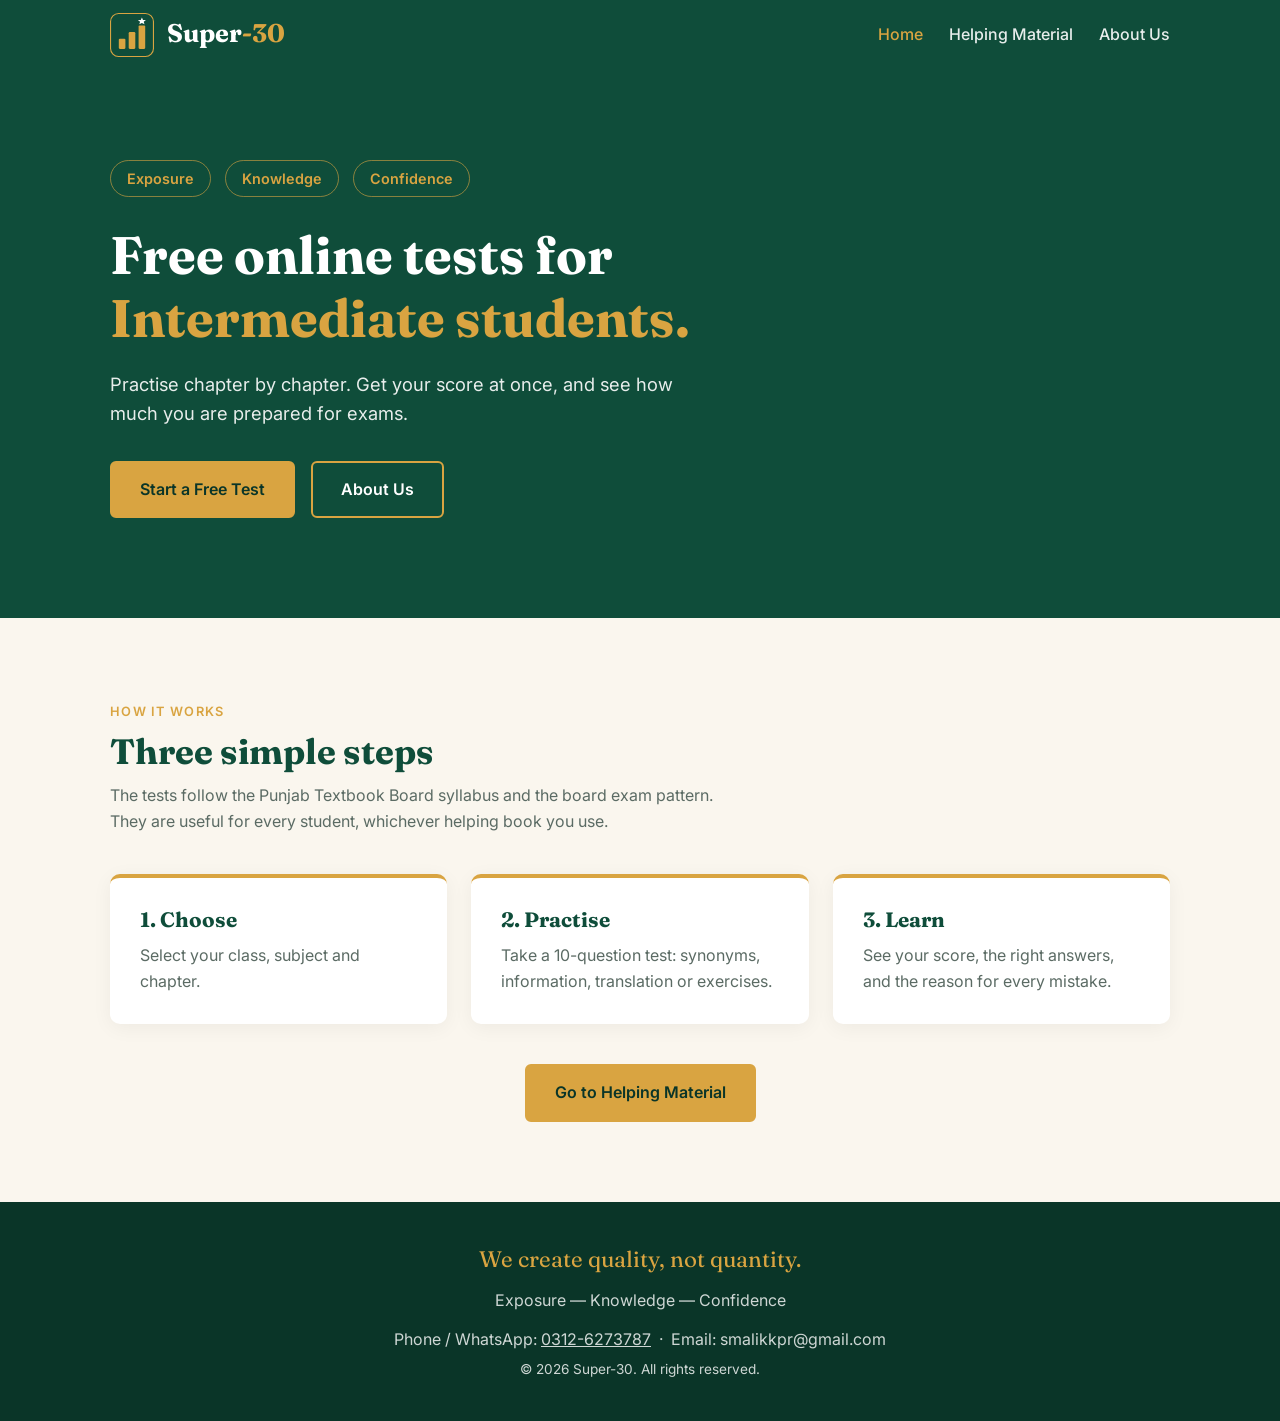
==== commit 9e7a92be: "new line add" ====
--- a/index.html
+++ b/index.html
@@ -39,7 +39,7 @@
         <span>Exposure</span><span>Knowledge</span><span>Confidence</span>
       </div>
       <h1>Free online tests for <span>Intermediate students.</span></h1>
-      <p>Practise chapter by chapter. Get your score at once, and see why each wrong answer is wrong.</p>
+      <p>Practise chapter by chapter. Get your score at once, and see how much you are prepared for exams.</p>
       <a href="tests.html" class="btn btn-gold">Start a Free Test</a>
       <a href="about.html" class="btn btn-outline">About Us</a>
     </div>
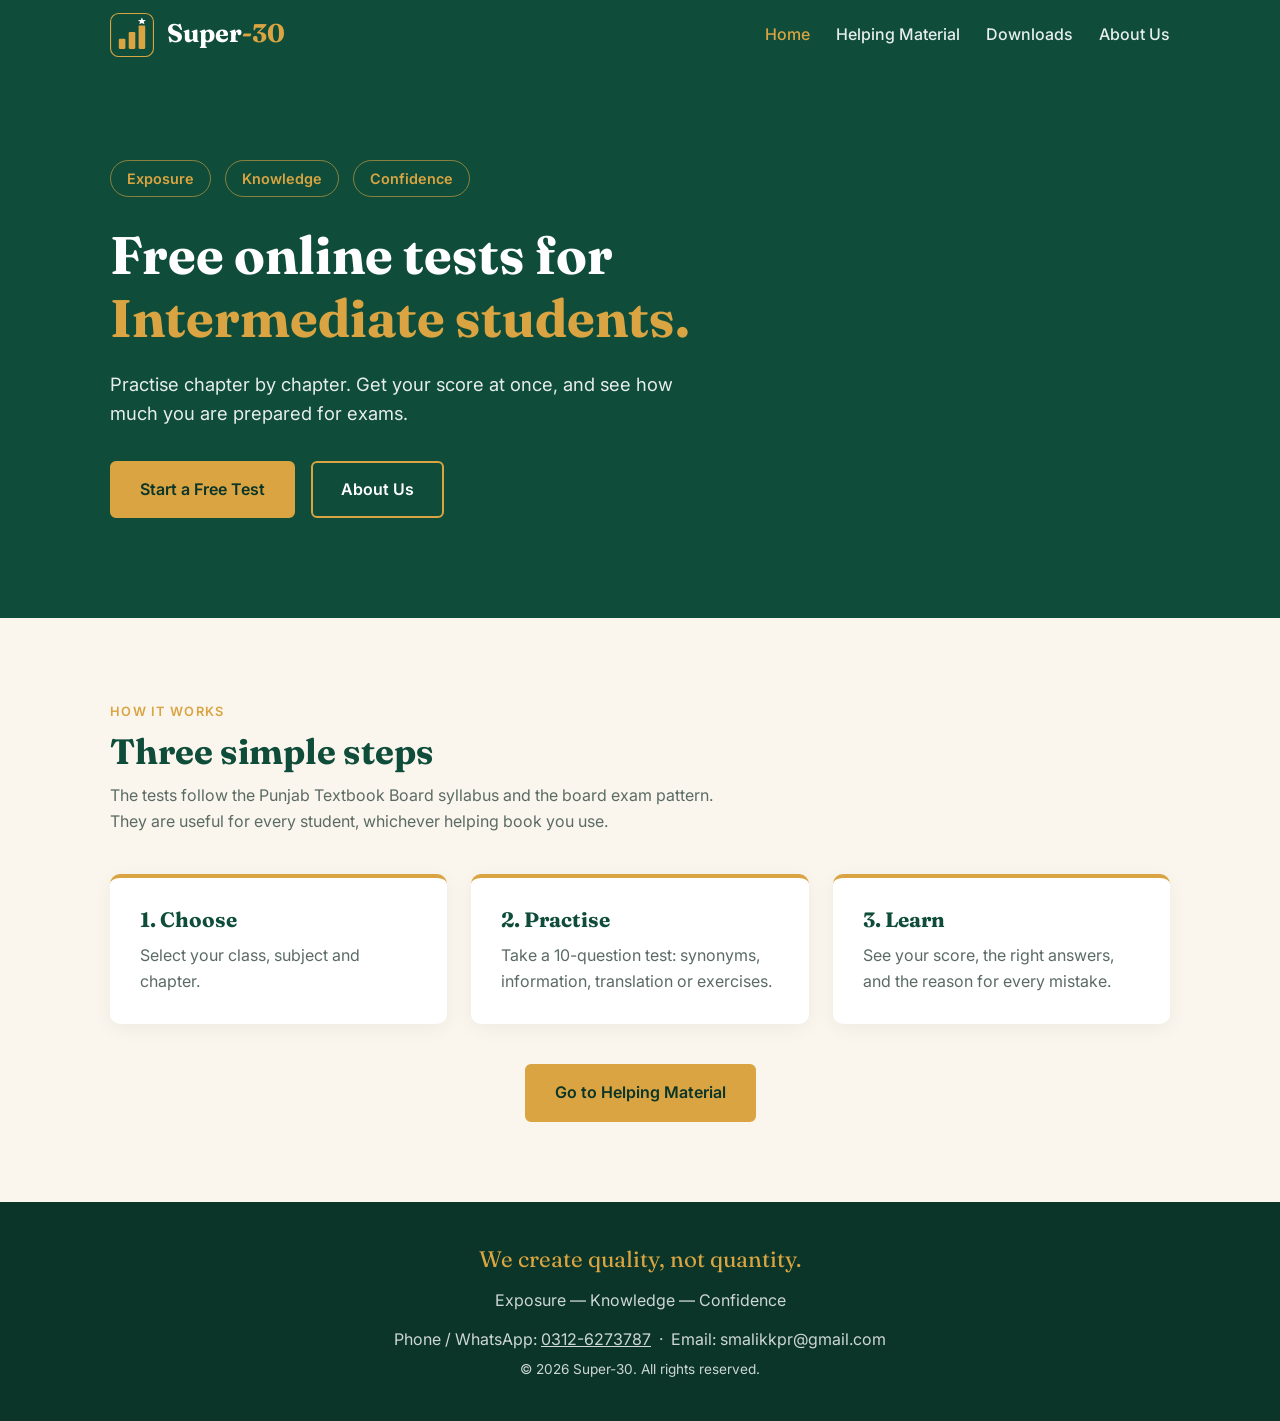
==== commit 0f74f2df: "added download tab" ====
--- a/index.html
+++ b/index.html
@@ -27,6 +27,7 @@
       <ul class="menu" id="menu">
         <li><a href="index.html" class="active">Home</a></li>
         <li><a href="tests.html">Helping Material</a></li>
+        <li><a href="downloads.html">Downloads</a></li>
         <li><a href="about.html">About Us</a></li>
       </ul>
     </div>
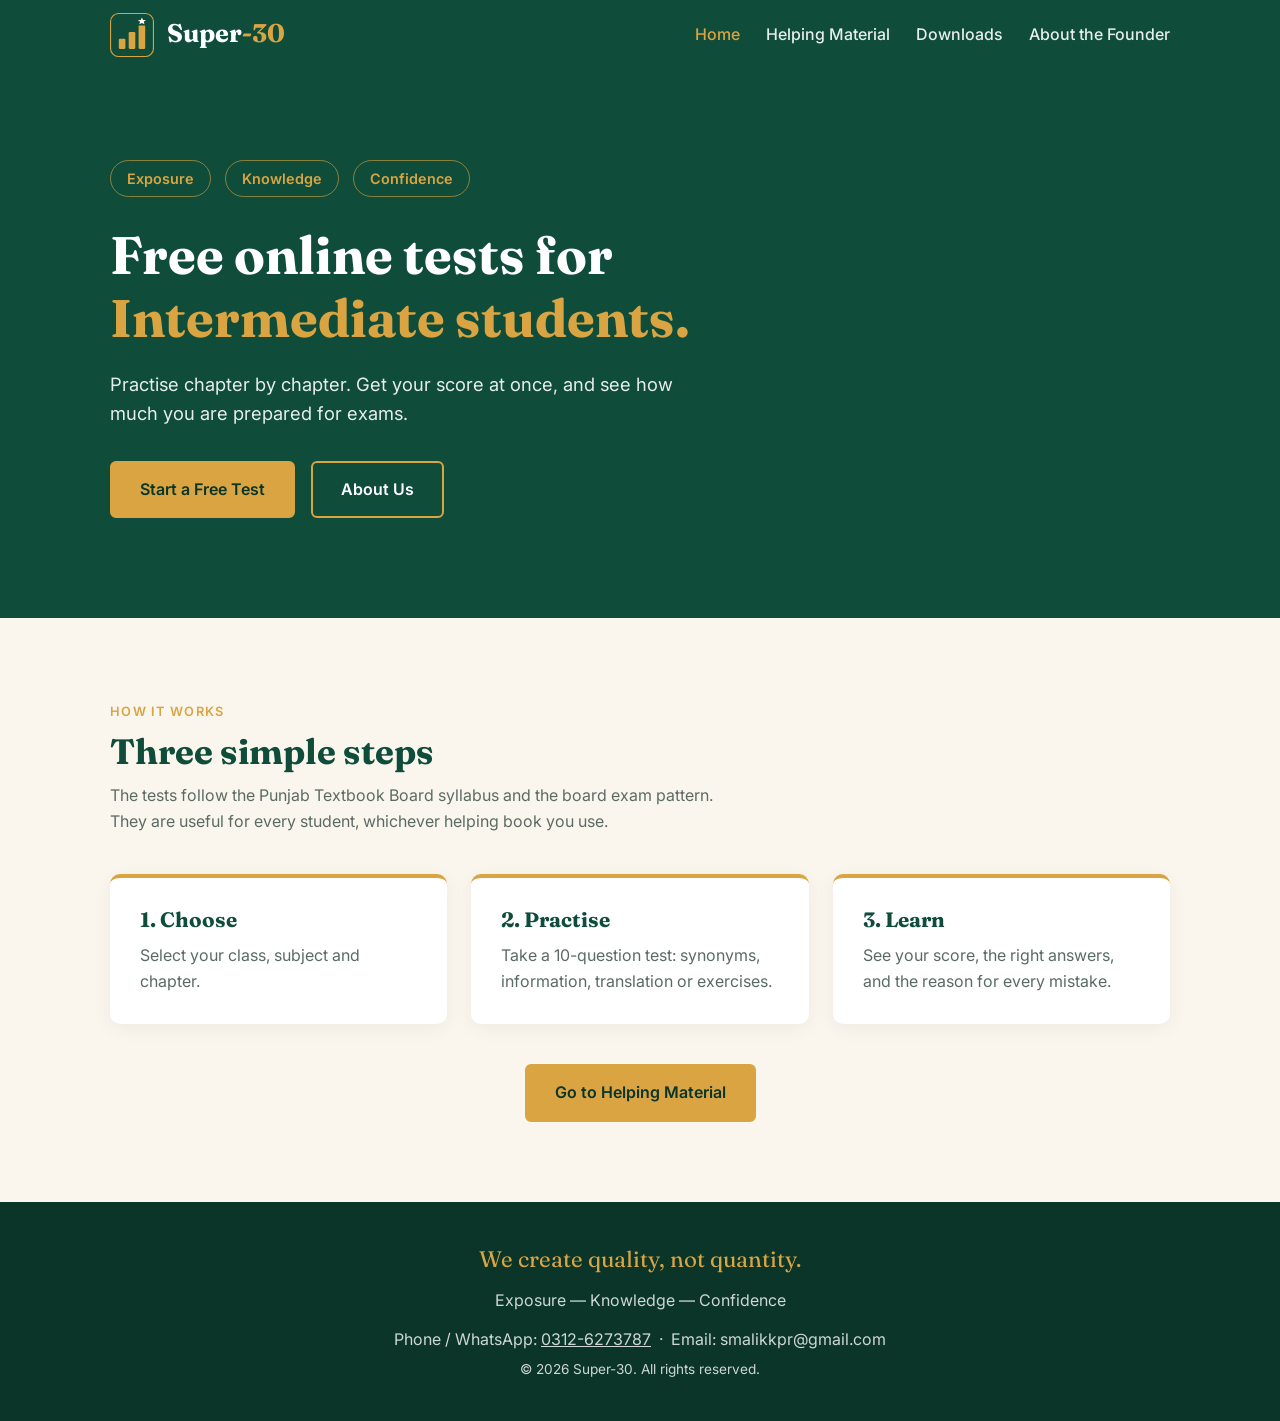
==== commit 2772ed47: "about tab change" ====
--- a/index.html
+++ b/index.html
@@ -28,7 +28,7 @@
         <li><a href="index.html" class="active">Home</a></li>
         <li><a href="tests.html">Helping Material</a></li>
         <li><a href="downloads.html">Downloads</a></li>
-        <li><a href="about.html">About Us</a></li>
+        <li><a href="about.html">About the Founder</a></li>
       </ul>
     </div>
   </header>
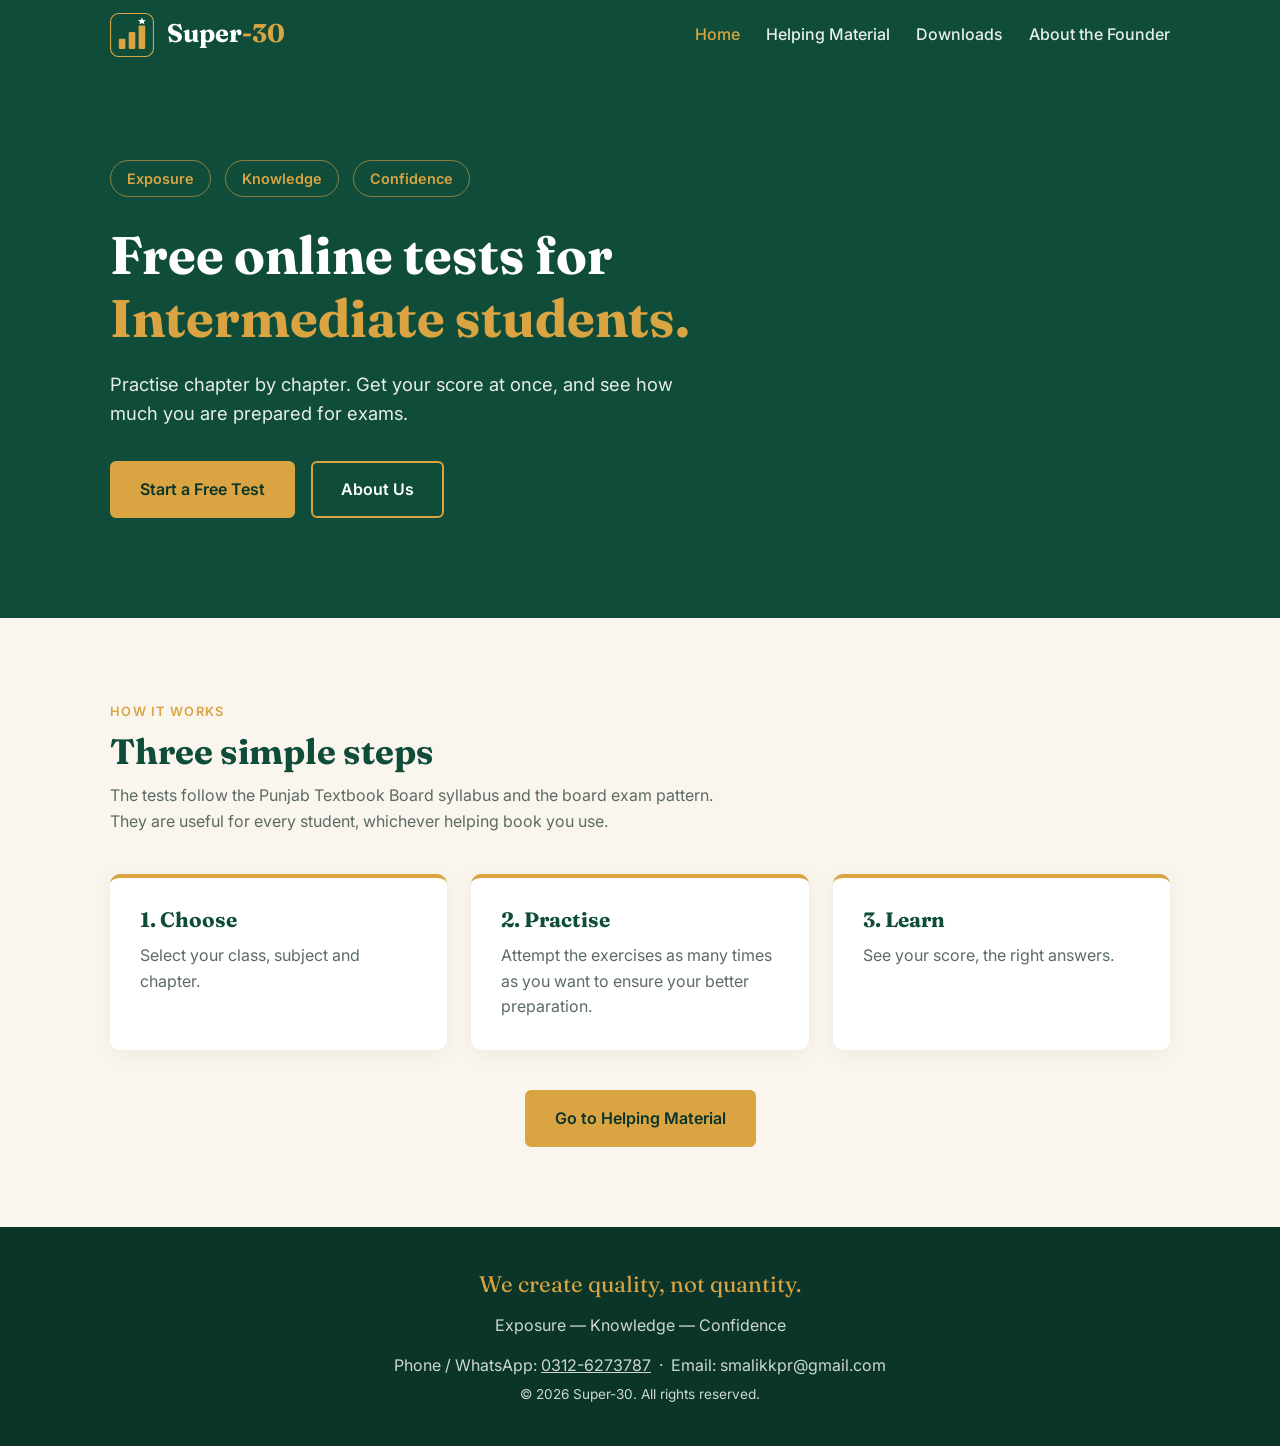
==== commit 05d58852: "changes in cards" ====
--- a/index.html
+++ b/index.html
@@ -60,11 +60,11 @@
         </div>
         <div class="card">
           <h3>2. Practise</h3>
-          <p>Take a 10-question test: synonyms, information, translation or exercises.</p>
+          <p>Attempt the exercises as many times as you want to ensure your better preparation.</p>
         </div>
         <div class="card">
           <h3>3. Learn</h3>
-          <p>See your score, the right answers, and the reason for every mistake.</p>
+          <p>See your score, the right answers.</p>
         </div>
       </div>
 
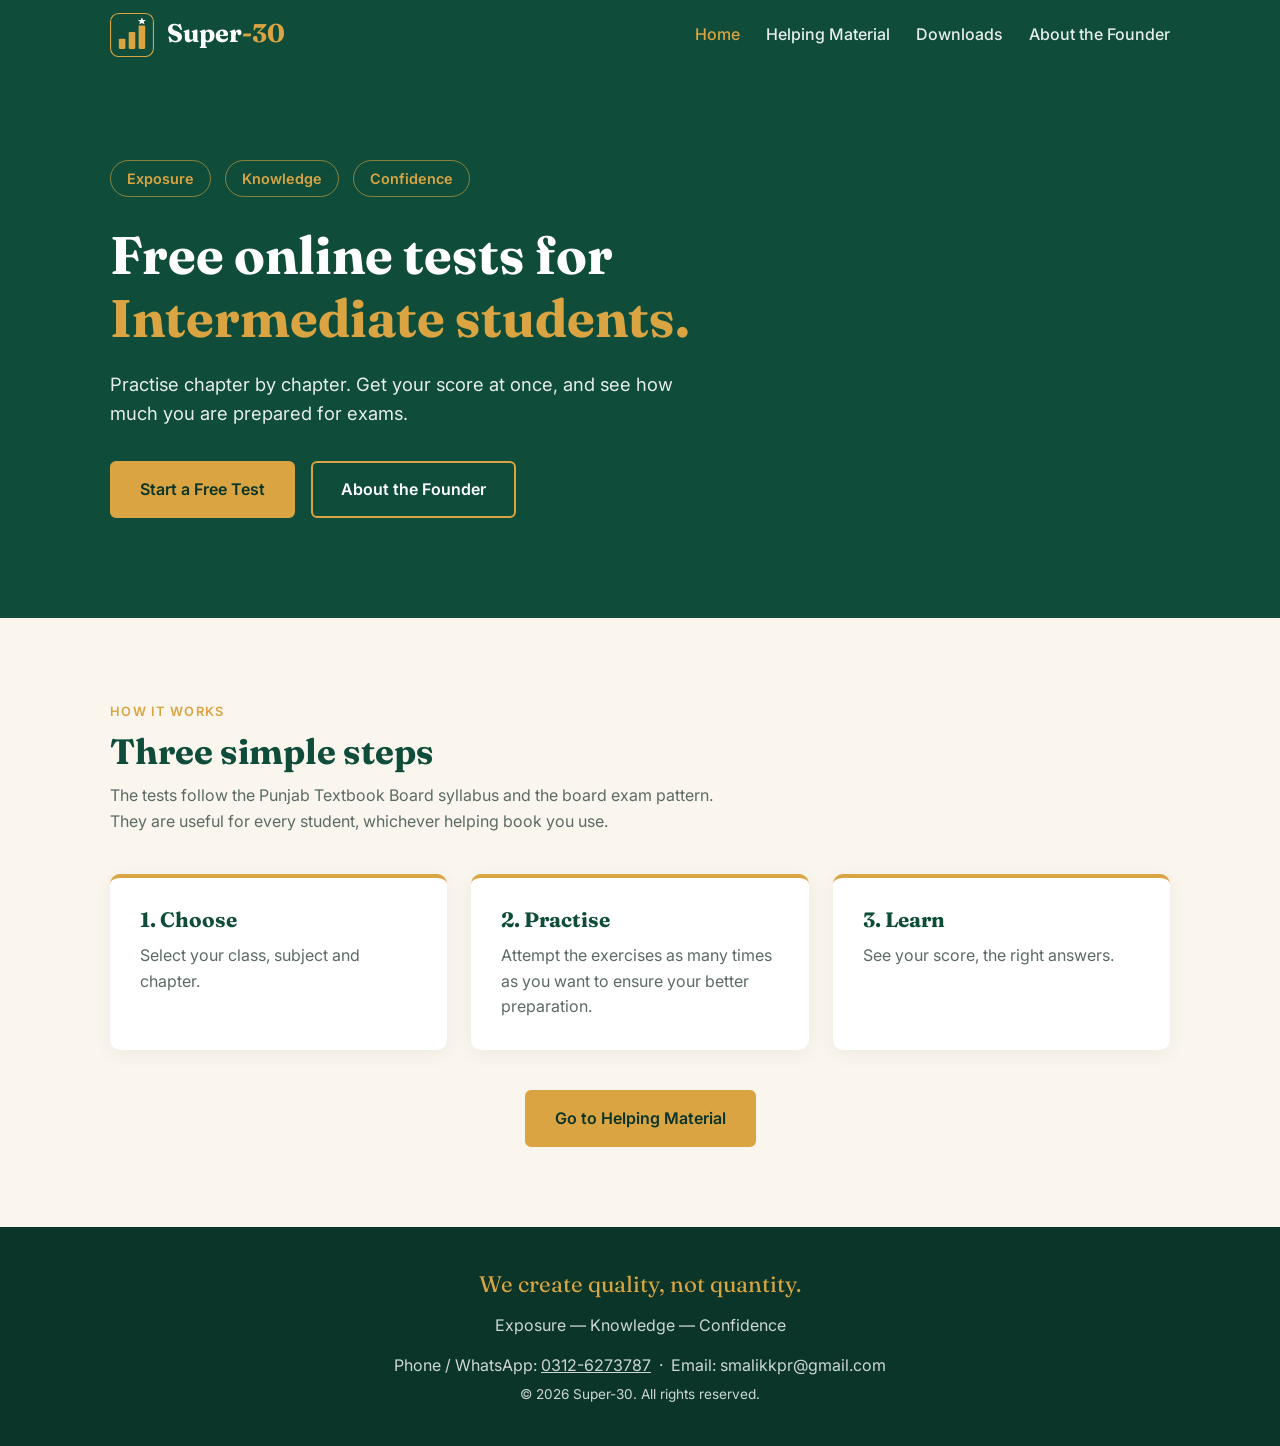
==== commit 9b946eca: "tab name badla" ====
--- a/index.html
+++ b/index.html
@@ -42,7 +42,7 @@
       <h1>Free online tests for <span>Intermediate students.</span></h1>
       <p>Practise chapter by chapter. Get your score at once, and see how much you are prepared for exams.</p>
       <a href="tests.html" class="btn btn-gold">Start a Free Test</a>
-      <a href="about.html" class="btn btn-outline">About Us</a>
+      <a href="about.html" class="btn btn-outline">About the Founder</a>
     </div>
   </section>
 
